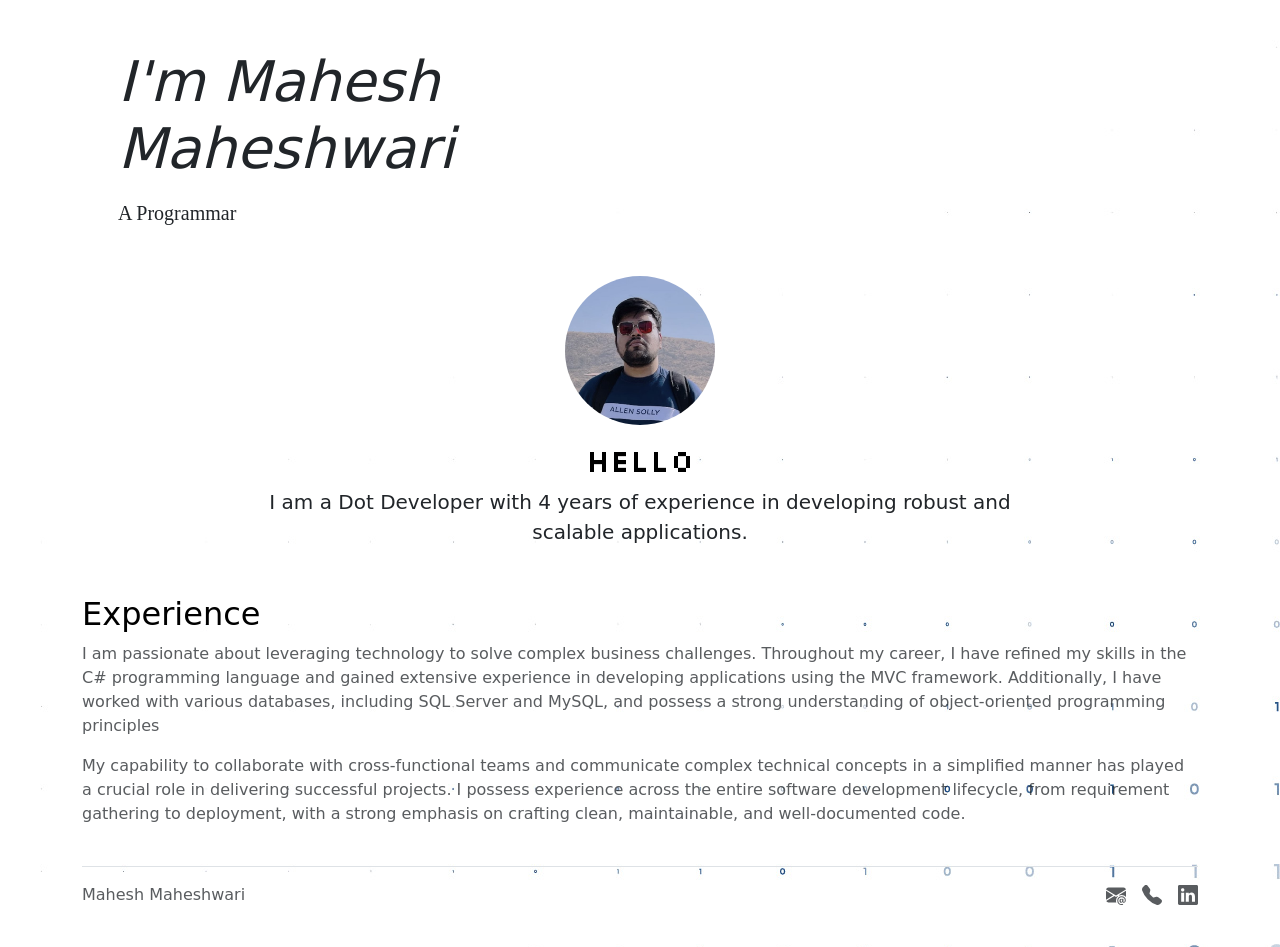
==== index.html @ 8e9161d8 "New" ====
<!DOCTYPE html>
<html lang="en">

<head>
    <meta charset="UTF-8">
    <meta name="viewport" content="width=device-width, initial-scale=1.0">
    <title>Mahesh Maheshwari</title>
    <link href="https://cdn.jsdelivr.net/npm/bootstrap@5.3.2/dist/css/bootstrap.min.css" rel="stylesheet"
        integrity="sha384-T3c6CoIi6uLrA9TneNEoa7RxnatzjcDSCmG1MXxSR1GAsXEV/Dwwykc2MPK8M2HN" crossorigin="anonymous">
    <link rel="stylesheet" href="./style.css">
    
</head>

<body>
    <div class="container">
        <div class=" row px-4 px-md-5 pt-4 pt-md-5">
            <div class="col-lg-6 px-0">
                <h1 class="display-4 fst-italic"> I'm Mahesh Maheshwari</h1>
                <p class="lead my-3 designationMontserrat">A Programmar</p>
            </div>
        </div>
    </div>

    <div class="p-3 text-center">
        <div class="container py-3">
            <img src="./images/Picture1.jpg" alt="Mahesh " class="MaheshModel">
            <h2 class="text-body-emphasis helloWorld mt-3">Hello</h2>
            <p class="col-lg-8 mx-auto lead">
                I am a Dot Developer with 4 years of experience in developing robust and scalable applications.
            </p>
        </div>
    </div>

    <div class="container">
        <div class="row ">
            <div class="col-12">
                <h2 class="text-body-emphasis">Experience</h2>
                <p class="text-body-secondary">I am passionate about leveraging technology to solve complex business
                    challenges. Throughout my career, I have refined my skills in the C# programming language and gained
                    extensive experience in developing applications using the MVC framework. Additionally, I have worked
                    with various databases, including SQL Server and MySQL, and possess a strong understanding of
                    object-oriented programming principles
                </p>
                <p class="text-body-secondary">My capability to collaborate with cross-functional teams and communicate
                    complex technical concepts in a simplified manner has played a crucial role in delivering successful
                    projects. I possess experience across the entire software development lifecycle, from requirement
                    gathering to deployment, with a strong emphasis on crafting clean, maintainable, and well-documented
                    code.</p>
            </div>
        </div>
    </div>

    <div class="container">
        <footer class="d-flex flex-wrap justify-content-between align-items-center py-3 my-4 border-top">
            <div class="col-md-4 d-flex align-items-center">
                <span class="mb-3 mb-md-0 text-body-secondary">Mahesh Maheshwari</span>
            </div>

            <ul class="nav col-md-4 justify-content-end list-unstyled d-flex">
                <li class="ms-3"><a class="text-body-secondary" href="mailto:maheshmaheshwari179.com"><svg
                            xmlns="http://www.w3.org/2000/svg" width="20" height="20" fill="currentColor"
                            class="bi bi-envelope-at-fill" viewBox="0 0 16 16">
                            <path
                                d="M2 2A2 2 0 0 0 .05 3.555L8 8.414l7.95-4.859A2 2 0 0 0 14 2zm-2 9.8V4.698l5.803 3.546L0 11.801Zm6.761-2.97-6.57 4.026A2 2 0 0 0 2 14h6.256A4.493 4.493 0 0 1 8 12.5a4.49 4.49 0 0 1 1.606-3.446l-.367-.225L8 9.586l-1.239-.757ZM16 9.671V4.697l-5.803 3.546.338.208A4.482 4.482 0 0 1 12.5 8c1.414 0 2.675.652 3.5 1.671" />
                            <path
                                d="M15.834 12.244c0 1.168-.577 2.025-1.587 2.025-.503 0-1.002-.228-1.12-.648h-.043c-.118.416-.543.643-1.015.643-.77 0-1.259-.542-1.259-1.434v-.529c0-.844.481-1.4 1.26-1.4.585 0 .87.333.953.63h.03v-.568h.905v2.19c0 .272.18.42.411.42.315 0 .639-.415.639-1.39v-.118c0-1.277-.95-2.326-2.484-2.326h-.04c-1.582 0-2.64 1.067-2.64 2.724v.157c0 1.867 1.237 2.654 2.57 2.654h.045c.507 0 .935-.07 1.18-.18v.731c-.219.1-.643.175-1.237.175h-.044C10.438 16 9 14.82 9 12.646v-.214C9 10.36 10.421 9 12.485 9h.035c2.12 0 3.314 1.43 3.314 3.034zm-4.04.21v.227c0 .586.227.8.581.8.31 0 .564-.17.564-.743v-.367c0-.516-.275-.708-.572-.708-.346 0-.573.245-.573.791Z" />
                        </svg></a></li>
                <li class="ms-3"><a class="text-body-secondary" href="tel:+918767544379"><svg
                            xmlns="http://www.w3.org/2000/svg" width="20" height="20" fill="currentColor"
                            class="bi bi-telephone-fill" viewBox="0 0 16 16">
                            <path fill-rule="evenodd"
                                d="M1.885.511a1.745 1.745 0 0 1 2.61.163L6.29 2.98c.329.423.445.974.315 1.494l-.547 2.19a.678.678 0 0 0 .178.643l2.457 2.457a.678.678 0 0 0 .644.178l2.189-.547a1.745 1.745 0 0 1 1.494.315l2.306 1.794c.829.645.905 1.87.163 2.611l-1.034 1.034c-.74.74-1.846 1.065-2.877.702a18.634 18.634 0 0 1-7.01-4.42 18.634 18.634 0 0 1-4.42-7.009c-.362-1.03-.037-2.137.703-2.877L1.885.511z" />
                        </svg></a></li>
                <li class="ms-3"><a class="text-body-secondary"
                        href="https://www.linkedin.com/in/mahesh-anil-maheshwari-78236a151/"><svg
                            xmlns="http://www.w3.org/2000/svg" width="20" height="20" fill="currentColor"
                            class="bi bi-linkedin" viewBox="0 0 16 16">
                            <path
                                d="M0 1.146C0 .513.526 0 1.175 0h13.65C15.474 0 16 .513 16 1.146v13.708c0 .633-.526 1.146-1.175 1.146H1.175C.526 16 0 15.487 0 14.854V1.146zm4.943 12.248V6.169H2.542v7.225h2.401m-1.2-8.212c.837 0 1.358-.554 1.358-1.248-.015-.709-.52-1.248-1.342-1.248-.822 0-1.359.54-1.359 1.248 0 .694.521 1.248 1.327 1.248h.016zm4.908 8.212V9.359c0-.216.016-.432.08-.586.173-.431.568-.878 1.232-.878.869 0 1.216.662 1.216 1.634v3.865h2.401V9.25c0-2.22-1.184-3.252-2.764-3.252-1.274 0-1.845.7-2.165 1.193v.025h-.016a5.54 5.54 0 0 1 .016-.025V6.169h-2.4c.03.678 0 7.225 0 7.225h2.4" />
                        </svg></a></li>
            </ul>
        </footer>
    </div>


</body>

</html>
---- style.css ----
@font-face {
    font-family: 'Montserrat Alternates';
    font-style: normal;
    font-weight: 400;
    src: local('Montserrat Alternates Regular'), local('Montserrat-Alternates'), url('./fonts/Montserrat_Alternates/MontserratAlternates-Regular.ttf') format('truetype');
}
@font-face {
    font-family: 'Pixelify Sans';
    font-style: normal;
    font-weight: 400;
    src: local('Pixelify Sans Regular'), local('Pixelify Sans'), url('./fonts/Pixelify_Sans/PixelifySans-VariableFont_wght.ttf') format('truetype');
}


@font-face {
    font-family: 'Silkscreen';
    font-style: normal;
    font-weight: 400;
    src: local('Silkscreen Regular'), local('Silkscreen'), url('./fonts/Silkscreen/Silkscreen-Regular.ttf') format('truetype');
}


.designationMontserrat {
    font-family: 'Montserrat Alternates';
}

body {
    background-image: url("./images/Background.jpg");
    z-index: -1;
    filter: alpha(opacity=90);
}

.helloWorld {
    font-family: 'Pixelify Sans', sans-serif;
    font-family: 'Silkscreen', sans-serif;
}

.MaheshModel {
    width: 150px;
    border-radius: 50%;
}

.feature-icon {
    width: 4rem;
    height: 4rem;
    border-radius: .75rem;
}

.icon-square {
    width: 3rem;
    height: 3rem;
    border-radius: .75rem;
}

.text-shadow-1 {
    text-shadow: 0 .125rem .25rem rgba(0, 0, 0, .25);
}

.text-shadow-2 {
    text-shadow: 0 .25rem .5rem rgba(0, 0, 0, .25);
}

.text-shadow-3 {
    text-shadow: 0 .5rem 1.5rem rgba(0, 0, 0, .25);
}

.card-cover {
    background-repeat: no-repeat;
    background-position: center center;
    background-size: cover;
}

.feature-icon-small {
    width: 3rem;
    height: 3rem;
}
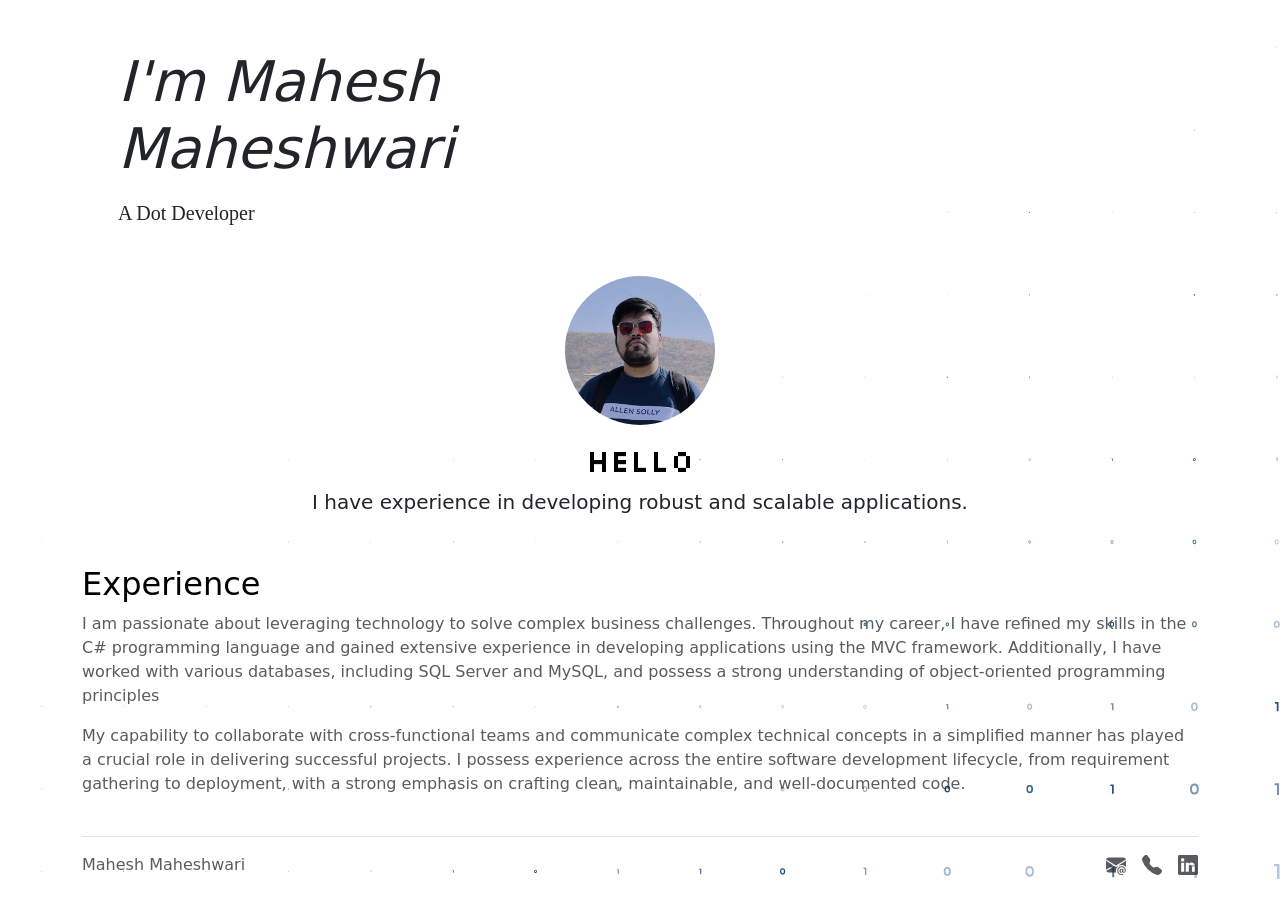
==== commit ade3e71d: "change" ====
--- a/index.html
+++ b/index.html
@@ -16,7 +16,7 @@
         <div class=" row px-4 px-md-5 pt-4 pt-md-5">
             <div class="col-lg-6 px-0">
                 <h1 class="display-4 fst-italic"> I'm Mahesh Maheshwari</h1>
-                <p class="lead my-3 designationMontserrat">A Programmar</p>
+                <p class="lead my-3 designationMontserrat">A Dot Developer</p>
             </div>
         </div>
     </div>
@@ -26,7 +26,8 @@
             <img src="./images/Picture1.jpg" alt="Mahesh " class="MaheshModel">
             <h2 class="text-body-emphasis helloWorld mt-3">Hello</h2>
             <p class="col-lg-8 mx-auto lead">
-                I am a Dot Developer with 4 years of experience in developing robust and scalable applications.
+                I have experience in developing robust and scalable applications.
+                
             </p>
         </div>
     </div>
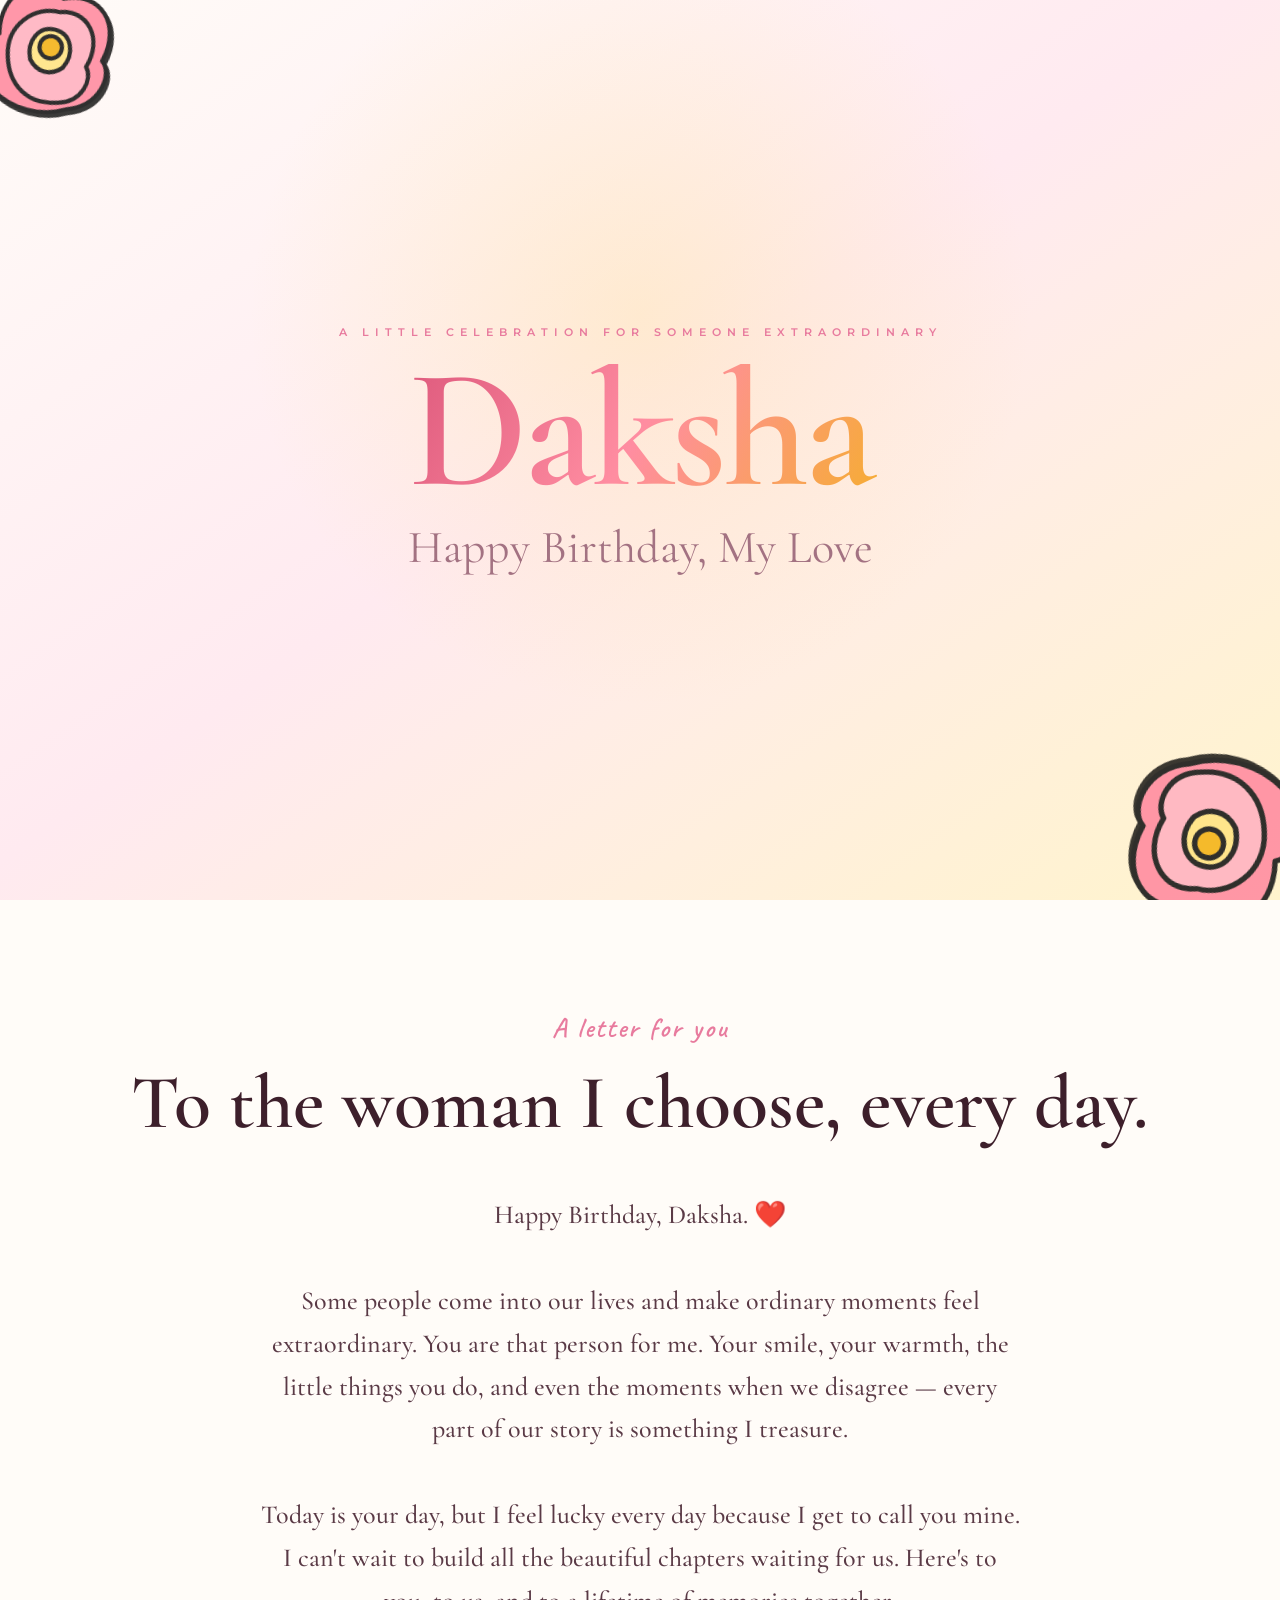
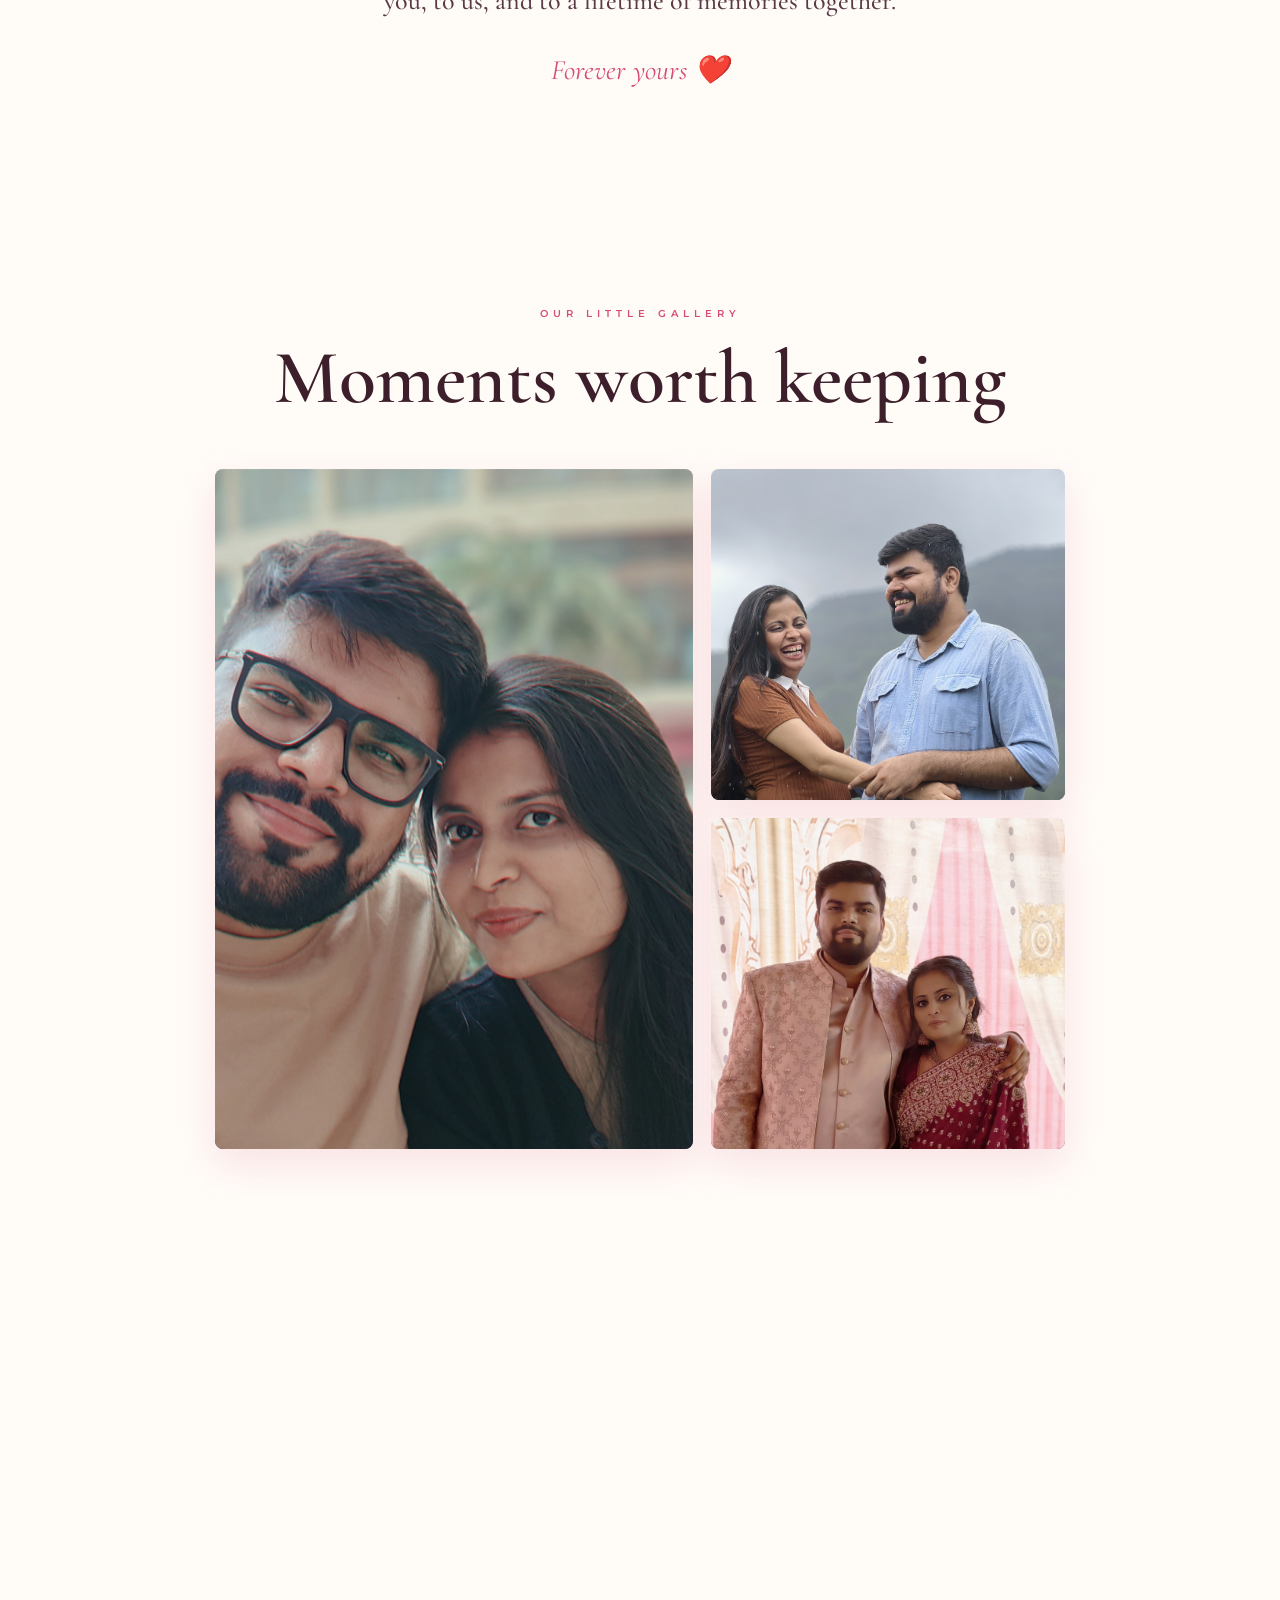
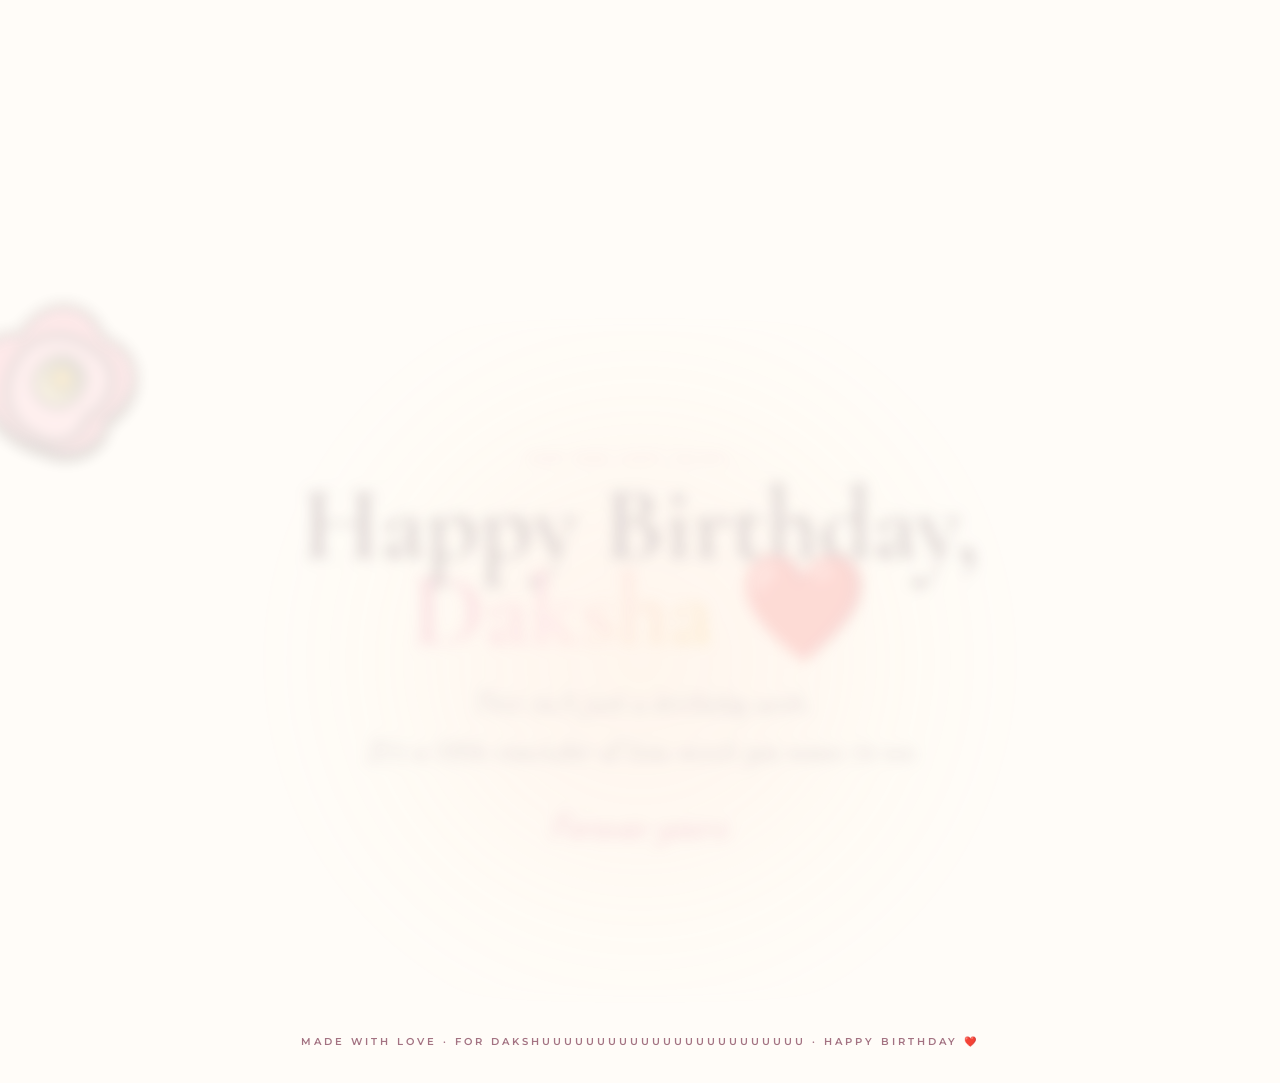
==== commit c5cebcbe: "Go" ====
--- a/index.html
+++ b/index.html
@@ -1,89 +1,642 @@
 <!DOCTYPE html>
 <html lang="en">
-
 <head>
-    <meta charset="UTF-8">
-    <meta name="viewport" content="width=device-width, initial-scale=1.0">
-    <title>Mahesh Maheshwari</title>
-    <link href="https://cdn.jsdelivr.net/npm/bootstrap@5.3.2/dist/css/bootstrap.min.css" rel="stylesheet"
-        integrity="sha384-T3c6CoIi6uLrA9TneNEoa7RxnatzjcDSCmG1MXxSR1GAsXEV/Dwwykc2MPK8M2HN" crossorigin="anonymous">
-    <link rel="stylesheet" href="./style.css">
-    
+<meta charset="UTF-8">
+<meta name="viewport" content="width=device-width, initial-scale=1.0">
+<title>Happy Birthday, Daksha ❤️</title>
+<style>
+@import url('https://fonts.googleapis.com/css2?family=Caveat:wght@400;500;600;700&family=Cormorant+Garamond:wght@400;500;600;700&family=Montserrat:wght@300;400;500;600&display=swap');
+
+*{box-sizing:border-box;margin:0;padding:0}
+html{scroll-behavior:smooth}
+body{background:#fffcf8;color:#4a2c3a;font-family:Montserrat,sans-serif;overflow-x:hidden}
+canvas{position:fixed;inset:0;pointer-events:none;z-index:999}
+.fade-up{opacity:0;transform:translateY(35px);transition:opacity 1s ease,transform 1s ease}
+.fade-up.visible{opacity:1;transform:none}
+
+.opening-screen{
+ position:fixed;inset:0;background:#fffcf8;z-index:9998;display:flex;align-items:center;
+ justify-content:center;text-align:center;transition:opacity .7s ease,visibility .7s ease
+}
+.opening-screen.hidden{opacity:0;visibility:hidden;pointer-events:none}
+.opening-content{padding:30px}
+.opening-kicker{font-size:11px;letter-spacing:6px;text-transform:uppercase;color:#d989a2;margin-bottom:25px}
+.opening-line{font:400 24px/1.65 "Cormorant Garamond",serif;color:#a37282}
+.opening-name{font:500 clamp(50px,10vw,100px) "Cormorant Garamond",serif;color:#d64d74;margin:10px 0}
+.opening-sub{font-size:13px;color:#825c6a}
+.opening-content button,button{
+ border:2px solid #d989a2;background:#fffcf8;color:#d64d74;padding:15px 30px;border-radius:40px;
+ letter-spacing:3px;font-size:11px;text-transform:uppercase;font-weight:600;cursor:pointer;transition:.35s
+}
+.opening-content button{margin-top:40px}
+button:hover{background:#d64d74;color:#fff;border-color:#d64d74;transform:translateY(-2px);box-shadow:0 10px 20px rgba(214,77,116,.2)}
+
+.hero{
+ min-height:100svh;position:relative;display:flex;align-items:center;justify-content:center;
+ overflow:hidden;text-align:center;
+ background:radial-gradient(circle at 50% 35%,rgba(255,228,132,.3),transparent 45%),
+ linear-gradient(145deg,#fffcf8,#ffeaf0 48%,#fff4cc)
+}
+.hero-content{position:relative;z-index:2;padding:30px;animation:rise 1.5s ease both}
+.kicker{font-size:11px;letter-spacing:6px;text-transform:uppercase;color:#e87b9e;margin-bottom:25px;font-weight:600}
+h1{font-family:"Cormorant Garamond",serif;font-size:clamp(70px,16vw,170px);line-height:.78;font-weight:600;letter-spacing:-4px;background:linear-gradient(120deg,#d64d74,#ff8da1 50%,#f4b41a);-webkit-background-clip:text;color:transparent}
+.subtitle{font-family:"Cormorant Garamond",serif;font-size:clamp(25px,5vw,46px);margin-top:22px;color:#a37282}
+.scroll{margin-top:70px;font-size:9px;letter-spacing:4px;color:#c499a8;text-transform:uppercase;font-weight:600}
+.scroll span{display:block;width:2px;height:45px;background:#e87b9e;margin:12px auto 0;animation:pulse 2s infinite}
+
+section{position:relative;padding:110px 22px;max-width:1100px;margin:auto}
+.eyebrow{font-size:10px;letter-spacing:5px;color:#d64d74;text-transform:uppercase;text-align:center;font-weight:600}
+.handwritten-eyebrow{font-family:Caveat,cursive;font-size:28px;letter-spacing:2px;text-transform:none;color:#e87b9e}
+.section-title{font:600 clamp(44px,8vw,76px) "Cormorant Garamond",serif;text-align:center;margin:12px 0 45px;color:#3d1f2b}
+.message{max-width:760px;margin:auto;text-align:center;font:500 26px/1.65 "Cormorant Garamond",serif;color:#5a3a46}
+.signature{margin-top:30px;text-align:center;color:#d64d74;font:italic 28px "Cormorant Garamond",serif}
+
+.gallery{display:grid;grid-template-columns:1.15fr .85fr;gap:18px;max-width:850px;margin:auto}
+.photo{position:relative;overflow:hidden;border-radius:8px;background:#ffeaf0;min-height:330px;box-shadow:0 15px 40px rgba(214,77,116,.15);transition:transform .4s}
+.photo:hover{transform:translateY(-5px)}
+.photo.large{grid-row:span 2;min-height:680px}
+.photo svg{width:100%;height:100%;display:block;position:absolute;inset:0}
+.photo:after{content:"";position:absolute;inset:0;background:linear-gradient(transparent 45%,rgba(61,31,43,.7))}
+.photo-label{position:absolute;z-index:2;bottom:18px;left:20px;font-size:10px;font-weight:600;letter-spacing:3px;text-transform:uppercase;color:#fffcf8}
+.memory-caption{position:absolute;z-index:3;bottom:46px;left:20px;right:20px;color:#ffe4cc;font:italic 22px "Cormorant Garamond",serif;opacity:0;transform:translateY(10px);transition:.5s}
+.photo:hover .memory-caption{opacity:1;transform:none}
+
+.timeline{max-width:720px;margin:auto;border-left:2px solid #ffccb3;padding-left:30px}
+.moment{margin:0 0 45px;position:relative}
+.moment:before{content:"";position:absolute;width:12px;height:12px;border-radius:50%;background:#ffca70;left:-37px;top:7px;border:2px solid #fffcf8;box-shadow:0 0 10px rgba(255,202,112,.6)}
+.moment h3{font:600 32px "Cormorant Garamond",serif;color:#d64d74}
+.moment p{font-size:15px;line-height:1.8;color:#7a5c68;margin-top:7px;font-weight:500}
+
+.game-section{max-width:820px!important;text-align:center}
+.game-intro{max-width:620px;margin:-20px auto 35px;color:#7a5c68;font-size:15px;line-height:1.7;font-weight:500}
+.game-card{max-width:680px;margin:auto;border:2px solid #ffe4cc;background:#fff;padding:25px;border-radius:12px;box-shadow:0 15px 40px rgba(255,204,179,.3)}
+.game-top{display:flex;justify-content:space-between;padding:3px 5px 14px;color:#a37282;font-size:13px;font-weight:600;letter-spacing:1px}
+.game-top strong{color:#d64d74;font-size:17px}
+.heart-arena{height:300px;position:relative;overflow:hidden;border:1px solid #ffd1dc;border-radius:8px;background:radial-gradient(circle at 50% 40%,rgba(255,228,132,.2),transparent 60%),#fffcf8}
+.game-message{
+ position:absolute;inset:0;display:grid;place-items:center;color:#d64d74;
+ font:600 24px "Cormorant Garamond",serif;padding:20px;
+ background:rgba(255,252,248,.85);z-index:2;pointer-events:none;
+ transition:opacity .3s ease;text-align:center
+}
+.game-message.playing{opacity:0}
+.heart{
+ position:absolute!important;z-index:10!important;visibility:hidden!important;opacity:0;
+ width:58px!important;height:58px!important;min-width:58px!important;
+ border:0!important;background:transparent!important;
+ padding:0!important;margin:0!important;font-size:45px!important;
+ line-height:58px!important;text-align:center;cursor:pointer!important;
+ pointer-events:auto!important;touch-action:manipulation!important;
+ -webkit-tap-highlight-color:transparent;
+ filter:drop-shadow(0 4px 8px rgba(214,77,116,.3));
+ animation:heartFloat 1.5s ease-in-out infinite
+}
+.heart:hover{transform:scale(1.15)}
+.heart.heart-visible{visibility:visible!important;opacity:1}
+.game-result{min-height:28px;margin-top:14px;color:#d64d74;font:600 23px "Cormorant Garamond",serif}
+.heart-message{
+  min-height:36px;
+  margin:14px auto 0;
+  width:min(90%,620px);
+  text-align:center;
+  pointer-events:none;
+  font:600 28px/1.25 "Cormorant Garamond",serif;
+  color:#d64d74;
+  text-shadow:0 2px 10px #fff;
+  opacity:0;
+  transition:opacity .6s
+}
+.heart-message.show{opacity:1}
+.heart-message.show{opacity:1}
+
+.secret-section{text-align:center}
+.envelope-wrap{display:flex;justify-content:center;margin:30px 0 10px}
+.envelope{width:230px;height:145px;position:relative;background:linear-gradient(145deg,#ff8da1,#d64d74);border:none;border-radius:6px;cursor:pointer;box-shadow:0 20px 40px rgba(214,77,116,.3);transition:.5s;overflow:hidden;padding:0}
+.envelope:hover{transform:translateY(-8px) rotate(-2deg)}
+.envelope:before,.envelope:after{content:"";position:absolute;bottom:0;width:0;height:0;z-index:1}
+/* .envelope:before{left:0;border-width:0 115px 82px 0;border-color:transparent #ff9eb5 transparent transparent} */
+/* .envelope:after{right:0;border-width:82px 115px 0 0;border-color:#f27999 transparent transparent transparent} */
+.envelope-flap{position:absolute;left:0;top:0;width:0;height:0;border-left:115px solid transparent;border-right:115px solid transparent;border-top:78px solid #c93d62;z-index:3;transform-origin:top;transition:.8s}
+.envelope-heart{position:absolute;z-index:5;left:50%;top:55%;transform:translate(-50%,-50%);color:#fffcf8;font-size:32px}
+.envelope-label{position:absolute;z-index:5;left:50%;bottom:17px;transform:translateX(-50%);font:600 24px Caveat,cursive;color:#fffcf8;white-space:nowrap}
+.envelope.opened .envelope-flap{transform:rotateX(180deg)}
+.secret-letter{max-height:0;overflow:hidden;transition:max-height 1.2s ease;margin:auto;max-width:580px}
+.secret-letter.open{max-height:650px}
+.secret-paper{margin:20px auto 0;padding:45px 35px;background:#fff;color:#4a2c3a;text-align:left;box-shadow:0 15px 40px rgba(214,77,116,.15);transform:translateY(15px);opacity:0;transition:1s;font:500 28px/1.5 Caveat,cursive;border-radius:4px;border:1px solid #ffeaf0}
+.secret-letter.open .secret-paper{transform:none;opacity:1}
+.secret-small{font-size:34px;margin-bottom:15px;color:#d64d74}
+.secret-paper p{margin:0 0 18px}
+.secret-sign{text-align:right;font-size:34px;color:#d64d74}
+
+.final-reveal{position:relative;text-align:center;padding:130px 25px 150px;background:radial-gradient(circle at 50% 50%,rgba(255,228,132,.4),transparent 55%);transition:opacity 1s,filter 1s}
+.final-reveal.locked{opacity:.18;filter:blur(7px);pointer-events:none}
+.final-glow{position:absolute;width:400px;height:400px;border-radius:50%;left:50%;top:50%;transform:translate(-50%,-50%);background:rgba(255,141,161,.2);filter:blur(60px)}
+.final-title{position:relative;margin:18px 0 25px;font:600 clamp(55px,11vw,105px)/.82 "Cormorant Garamond",serif;color:#3d1f2b}
+.final-title span{background:linear-gradient(120deg,#d64d74,#ff8da1,#f4b41a);-webkit-background-clip:text;color:transparent}
+.final-reveal p{position:relative;font:500 32px/1.5 Caveat,cursive;color:#7a5c68}
+.final-signature{position:relative;margin-top:28px;font:600 38px Caveat,cursive;color:#d64d74}
+
+.story-progress{position:fixed;right:22px;top:50%;transform:translateY(-50%);z-index:30;display:flex;flex-direction:column;gap:8px;align-items:center}
+.story-progress span.line{width:3px;height:22px;border-radius:4px;background:#ffeaf0}
+.story-progress .progress-dot{width:8px;height:8px;border-radius:50%;background:#ffd1dc;transition:.4s}
+.story-progress .active{background:#d64d74;transform:scale(1.4);box-shadow:0 0 10px rgba(214,77,116,.4)}
+
+.peony-dec{position:absolute;z-index:0;filter:drop-shadow(3px 3px 0 rgba(0,0,0,.85));width:140px;height:140px;opacity:.9}
+.p-top-left{top:-20px;left:-20px;transform:rotate(15deg)}
+.p-bot-right{bottom:-30px;right:-20px;transform:rotate(-165deg);width:180px;height:180px}
+.p-mid-left{top:40%;left:-40px;transform:rotate(70deg);width:120px;height:120px}
+footer{text-align:center;padding:35px;color:#a37282;font-size:10px;font-weight:600;letter-spacing:3px;text-transform:uppercase;background:#fffcf8}
+.photo.large {
+    position: relative;
+    width: 100%;
+    aspect-ratio: 7 / 9;
+    overflow: hidden;
+}
+
+.photo.large > svg {
+    width: 100%;
+    height: 100%;
+    display: block;
+}
+
+.photo-label {
+    position: absolute;
+    inset: 0;
+    width: 100%;
+    height: 100%;
+    overflow: hidden;
+}
+
+.photo-label img {
+    width: 100%;
+    height: 100%;
+    object-fit: cover;
+    object-position: center;
+    display: block;
+}
+@keyframes rise{from{opacity:0;transform:translateY(25px)}to{opacity:1;transform:none}}
+@keyframes pulse{50%{opacity:.4;transform:scaleY(1.2)}}
+@keyframes heartFloat{50%{transform:translateY(-10px) rotate(8deg)}}
+
+@media(max-width:700px){
+ .gallery{grid-template-columns:1fr}.photo.large{grid-row:auto;min-height:470px}.photo{min-height:300px}
+ section{padding:80px 18px}.story-progress{right:10px}.secret-paper{padding:35px 25px}
+ .peony-dec{width:90px;height:90px}.p-bot-right{width:120px;height:120px}
+ .message{font-size:23px}.final-reveal p{font-size:27px}
+}
+#startGameBtn{padding:14px 38px;margin-top:14px;min-width:150px}
+</style>
 </head>
-
 <body>
-    <div class="container">
-        <div class=" row px-4 px-md-5 pt-4 pt-md-5">
-            <div class="col-lg-6 px-0">
-                <h1 class="display-4 fst-italic"> I'm Mahesh Maheshwari</h1>
-                <p class="lead my-3 designationMontserrat">A Dot Developer</p>
-            </div>
-        </div>
+
+<svg style="display:none" xmlns="http://www.w3.org/2000/svg">
+<symbol id="comic-peony" viewBox="0 0 100 100">
+<g stroke="#1a1a1a" stroke-width="3" stroke-linejoin="round">
+<path d="M50,12 C75,0 95,20 88,48 C98,55 95,80 72,88 C55,98 35,98 18,88 C-2,80 -2,55 12,48 C5,20 25,0 50,12 Z" fill="#ff8da1"/>
+<path d="M50,22 C68,15 85,32 78,55 C85,62 82,80 65,85 C45,92 28,82 22,62 C15,40 32,22 50,22 Z" fill="#ffb3c1"/>
+<path d="M50,35 C62,35 68,48 62,60 C55,68 45,68 38,60 C32,48 38,35 50,35 Z" fill="#ffe484"/>
+<circle cx="50" cy="48" r="8" fill="#f4b41a"/>
+</g>
+</symbol>
+</svg>
+
+<canvas id="confetti"></canvas>
+
+<!-- Opening screen is intentionally non-blocking: the story is already visible underneath. -->
+<div id="openingScreen" class="opening-screen">
+<div class="opening-content">
+<div class="opening-kicker">A little something for you</div>
+<div class="opening-line">For the woman who makes my world bright...</div>
+<div class="opening-name">Daksha</div>
+<div class="opening-sub">A birthday story, made with love.</div>
+<button type="button" id="enterStory">Open your birthday story ❤️</button>
+</div>
+</div>
+
+<header class="hero section-track" id="sec-hero">
+<svg class="peony-dec p-top-left"><use href="#comic-peony"/></svg>
+<svg class="peony-dec p-bot-right"><use href="#comic-peony"/></svg>
+<div class="hero-content">
+<div class="kicker">A little celebration for someone extraordinary</div>
+<h1>Daksha</h1>
+<div class="subtitle">Happy Birthday, My Love</div>
+
+</div>
+</header>
+
+<section class="section-track fade-up" id="sec-letter">
+<div class="eyebrow handwritten-eyebrow">A letter for you</div>
+<h2 class="section-title">To the woman I choose, every day.</h2>
+<p class="message">
+Happy Birthday, Daksha. ❤️<br><br>
+Some people come into our lives and make ordinary moments feel extraordinary.
+You are that person for me. Your smile, your warmth, the little things you do,
+and even the moments when we disagree — every part of our story is something I treasure.<br><br>
+Today is your day, but I feel lucky every day because I get to call you mine.
+I can't wait to build all the beautiful chapters waiting for us.
+Here's to you, to us, and to a lifetime of memories together.
+</p>
+<div class="signature">Forever yours ❤️</div>
+</section>
+
+<section class="section-track fade-up" id="sec-gallery">
+<div class="eyebrow">Our little gallery</div>
+<h2 class="section-title">Moments worth keeping</h2>
+<div class="gallery"><div class="photo large">
+    <svg viewBox="0 0 700 900" preserveAspectRatio="xMidYMid slice">
+        <rect width="700" height="900" fill="#ffccd5"/>
+        <circle cx="350" cy="340" r="150" fill="#ffb3c1" opacity=".6"/>
+        <text x="350" y="450" text-anchor="middle"
+              fill="#d64d74"
+              font-family="serif"
+              font-size="34">
+            Your Favourite Memory
+        </text>
+    </svg>
+
+    <div class="photo-label">
+        <img src="./resources/Img_1.jpg" alt="Favourite memory">
     </div>
 
-    <div class="p-3 text-center">
-        <div class="container py-3">
-            <img src="./images/Picture1.jpg" alt="Mahesh " class="MaheshModel">
-            <h2 class="text-body-emphasis helloWorld mt-3">Hello</h2>
-            <p class="col-lg-8 mx-auto lead">
-                I have experience in developing robust and scalable applications.
-                
-            </p>
-        </div>
+    <div class="memory-caption">
+        “One picture, a thousand feelings.”
     </div>
-
-    <div class="container">
-        <div class="row ">
-            <div class="col-12">
-                <h2 class="text-body-emphasis">Experience</h2>
-                <p class="text-body-secondary">I am passionate about leveraging technology to solve complex business
-                    challenges. Throughout my career, I have refined my skills in the C# programming language and gained
-                    extensive experience in developing applications using the MVC framework. Additionally, I have worked
-                    with various databases, including SQL Server and MySQL, and possess a strong understanding of
-                    object-oriented programming principles
-                </p>
-                <p class="text-body-secondary">My capability to collaborate with cross-functional teams and communicate
-                    complex technical concepts in a simplified manner has played a crucial role in delivering successful
-                    projects. I possess experience across the entire software development lifecycle, from requirement
-                    gathering to deployment, with a strong emphasis on crafting clean, maintainable, and well-documented
-                    code.</p>
-            </div>
-        </div>
-    </div>
-
-    <div class="container">
-        <footer class="d-flex flex-wrap justify-content-between align-items-center py-3 my-4 border-top">
-            <div class="col-md-4 d-flex align-items-center">
-                <span class="mb-3 mb-md-0 text-body-secondary">Mahesh Maheshwari</span>
-            </div>
-
-            <ul class="nav col-md-4 justify-content-end list-unstyled d-flex">
-                <li class="ms-3"><a class="text-body-secondary" href="mailto:maheshmaheshwari179.com"><svg
-                            xmlns="http://www.w3.org/2000/svg" width="20" height="20" fill="currentColor"
-                            class="bi bi-envelope-at-fill" viewBox="0 0 16 16">
-                            <path
-                                d="M2 2A2 2 0 0 0 .05 3.555L8 8.414l7.95-4.859A2 2 0 0 0 14 2zm-2 9.8V4.698l5.803 3.546L0 11.801Zm6.761-2.97-6.57 4.026A2 2 0 0 0 2 14h6.256A4.493 4.493 0 0 1 8 12.5a4.49 4.49 0 0 1 1.606-3.446l-.367-.225L8 9.586l-1.239-.757ZM16 9.671V4.697l-5.803 3.546.338.208A4.482 4.482 0 0 1 12.5 8c1.414 0 2.675.652 3.5 1.671" />
-                            <path
-                                d="M15.834 12.244c0 1.168-.577 2.025-1.587 2.025-.503 0-1.002-.228-1.12-.648h-.043c-.118.416-.543.643-1.015.643-.77 0-1.259-.542-1.259-1.434v-.529c0-.844.481-1.4 1.26-1.4.585 0 .87.333.953.63h.03v-.568h.905v2.19c0 .272.18.42.411.42.315 0 .639-.415.639-1.39v-.118c0-1.277-.95-2.326-2.484-2.326h-.04c-1.582 0-2.64 1.067-2.64 2.724v.157c0 1.867 1.237 2.654 2.57 2.654h.045c.507 0 .935-.07 1.18-.18v.731c-.219.1-.643.175-1.237.175h-.044C10.438 16 9 14.82 9 12.646v-.214C9 10.36 10.421 9 12.485 9h.035c2.12 0 3.314 1.43 3.314 3.034zm-4.04.21v.227c0 .586.227.8.581.8.31 0 .564-.17.564-.743v-.367c0-.516-.275-.708-.572-.708-.346 0-.573.245-.573.791Z" />
-                        </svg></a></li>
-                <li class="ms-3"><a class="text-body-secondary" href="tel:+918767544379"><svg
-                            xmlns="http://www.w3.org/2000/svg" width="20" height="20" fill="currentColor"
-                            class="bi bi-telephone-fill" viewBox="0 0 16 16">
-                            <path fill-rule="evenodd"
-                                d="M1.885.511a1.745 1.745 0 0 1 2.61.163L6.29 2.98c.329.423.445.974.315 1.494l-.547 2.19a.678.678 0 0 0 .178.643l2.457 2.457a.678.678 0 0 0 .644.178l2.189-.547a1.745 1.745 0 0 1 1.494.315l2.306 1.794c.829.645.905 1.87.163 2.611l-1.034 1.034c-.74.74-1.846 1.065-2.877.702a18.634 18.634 0 0 1-7.01-4.42 18.634 18.634 0 0 1-4.42-7.009c-.362-1.03-.037-2.137.703-2.877L1.885.511z" />
-                        </svg></a></li>
-                <li class="ms-3"><a class="text-body-secondary"
-                        href="https://www.linkedin.com/in/mahesh-anil-maheshwari-78236a151/"><svg
-                            xmlns="http://www.w3.org/2000/svg" width="20" height="20" fill="currentColor"
-                            class="bi bi-linkedin" viewBox="0 0 16 16">
-                            <path
-                                d="M0 1.146C0 .513.526 0 1.175 0h13.65C15.474 0 16 .513 16 1.146v13.708c0 .633-.526 1.146-1.175 1.146H1.175C.526 16 0 15.487 0 14.854V1.146zm4.943 12.248V6.169H2.542v7.225h2.401m-1.2-8.212c.837 0 1.358-.554 1.358-1.248-.015-.709-.52-1.248-1.342-1.248-.822 0-1.359.54-1.359 1.248 0 .694.521 1.248 1.327 1.248h.016zm4.908 8.212V9.359c0-.216.016-.432.08-.586.173-.431.568-.878 1.232-.878.869 0 1.216.662 1.216 1.634v3.865h2.401V9.25c0-2.22-1.184-3.252-2.764-3.252-1.274 0-1.845.7-2.165 1.193v.025h-.016a5.54 5.54 0 0 1 .016-.025V6.169h-2.4c.03.678 0 7.225 0 7.225h2.4" />
-                        </svg></a></li>
-            </ul>
-        </footer>
-    </div>
-
-
+</div>
+<div class="photo">
+<svg viewBox="0 0 700 500"><rect width="700" height="500" fill="#ffe484" opacity=".5"/><text x="350" y="260" text-anchor="middle" fill="#d64d74" font-family="serif" font-size="28">Our Moment</text></svg>
+<div class="photo-label"><img src="./resources/Img_2.jpg"></div><div class="memory-caption">“Some moments deserve to stay forever.”</div>
+</div>
+<div class="photo">
+<svg viewBox="0 0 700 500"><rect width="700" height="500" fill="#ffeaf0"/><text x="350" y="260" text-anchor="middle" fill="#d64d74" font-family="serif" font-size="28">Forever Us</text></svg>
+<div class="photo-label"><img src="./resources/Img_3.jpg"></div><div class="memory-caption">“Us — exactly where I want to be.”</div>
+</div>
+</div>
+</section>
+
+<section class="section-track fade-up" id="sec-timeline">
+<svg class="peony-dec p-mid-left"><use href="#comic-peony"/></svg>
+<div class="eyebrow">Our story</div>
+<h2 class="section-title">And this is only the beginning.</h2>
+<div class="timeline">
+<div class="moment"><h3>The day we met</h3><p>The beginning of a story neither of us knew would become so important.</p></div>
+<div class="moment"><h3>Every little moment</h3><p>Laughs, conversations, silly arguments, late-night talks and countless memories.</p></div>
+<div class="moment"><h3>Forever starts here</h3><p>Now we're building a life together — one beautiful chapter at a time.</p></div>
+</div>
+</section>
+
+<section class="game-section section-track fade-up" id="sec-game">
+<div class="eyebrow">A tiny birthday game</div>
+<h2 class="section-title">Find My Love ❤️</h2>
+<p class="game-intro">There are 10 little pieces of my heart waiting for you. Find them all and discover what each one means to me. 💕</p>
+<div class="game-card">
+<div class="game-top"><span>Score: <strong id="heartScore">0</strong>/10</span><span>Time: <strong id="heartTime">60</strong>s</span></div>
+<div id="heartArena" class="heart-arena" aria-label="Birthday heart catching game">
+<div class="game-message" id="gameMessage">Ready for your little challenge? 💕</div>
+</div>
+<div class="heart-message" id="heartMessage" aria-live="polite"></div>
+<button type="button" id="startGameBtn">Start Game</button>
+<div id="gameResult" class="game-result" aria-live="polite"></div>
+</div>
+</section>
+
+<section class="secret-section section-track fade-up" id="sec-secret">
+<div class="eyebrow">Unlocked with love</div>
+<h2 class="section-title">A secret message for you</h2>
+<div class="envelope-wrap">
+<button type="button" class="envelope" id="envelopeButton" aria-label="Open secret letter">
+<span class="envelope-flap"></span><span class="envelope-heart">♥</span><span class="envelope-label">For Daksha</span>
+</button>
+</div>
+<div class="secret-letter" id="secretLetter">
+<div class="secret-paper">
+<div class="secret-small">My love,</div>
+<p>There are a million things I could wish for you today, but the one thing I wish most is that you always know how deeply you are loved.</p>
+<p>Thank you for being part of my life, my present, and the future I dream about.</p>
+<div class="secret-sign">Always yours,<br>❤️</div>
+</div>
+</div>
+</section>
+
+<div id="finalReveal" class="final-reveal locked section-track">
+<svg class="peony-dec p-top-left" style="transform:rotate(45deg);width:160px;height:160px"><use href="#comic-peony"/></svg>
+<div class="final-glow"></div>
+<div class="eyebrow">And one last thing...</div>
+<div class="final-title">Happy Birthday,<br><span>Daksha</span> ❤️</div>
+<p>This isn't just a birthday wish.<br>It's a little reminder of how much you mean to me.</p>
+<div class="final-signature">Forever yours.</div>
+</div>
+
+<footer>Made with love · For Dakshuuuuuuuuuuuuuuuuuuuuuuuu · Happy Birthday ❤️</footer>
+<!-- 
+<div class="story-progress" id="storyProgress" aria-hidden="true">
+<span class="progress-dot active" data-target="sec-hero"></span><span class="line"></span>
+<span class="progress-dot" data-target="sec-letter"></span><span class="line"></span>
+<span class="progress-dot" data-target="sec-gallery"></span><span class="line"></span>
+<span class="progress-dot" data-target="sec-timeline"></span><span class="line"></span>
+<span class="progress-dot" data-target="sec-game"></span><span class="line"></span>
+<span class="progress-dot" data-target="sec-secret"></span><span class="line"></span>
+<span class="progress-dot" data-target="finalReveal"></span>
+</div> -->
+
+<script>
+(function(){
+"use strict";
+
+/* Opening screen: works reliably, but also auto-opens after a short moment.
+   This means the website can never remain blocked if the button/click is unavailable. */
+const openingScreen = document.getElementById("openingScreen");
+const enterStory = document.getElementById("enterStory");
+
+function closeOpening(){
+  if(!openingScreen || openingScreen.classList.contains("hidden")) return;
+  openingScreen.classList.add("hidden");
+  document.body.style.overflow = "";
+}
+if(enterStory) enterStory.addEventListener("click", closeOpening);
+setTimeout(closeOpening, 1800);
+
+/* Fade-in sections */
+const fadeItems = document.querySelectorAll(".fade-up");
+const observer = new IntersectionObserver(entries=>{
+ entries.forEach(entry=>{
+   if(entry.isIntersecting) entry.target.classList.add("visible");
+ });
+},{threshold:.12});
+fadeItems.forEach(el=>observer.observe(el));
+
+/* Story progress */
+const dots = [...document.querySelectorAll(".progress-dot")];
+const tracked = dots.map(d=>document.getElementById(d.dataset.target)).filter(Boolean);
+function updateProgress(){
+ let current = 0;
+ tracked.forEach((el,i)=>{
+   const r=el.getBoundingClientRect();
+   if(r.top <= window.innerHeight*.45) current=i;
+ });
+ dots.forEach((d,i)=>d.classList.toggle("active",i===current));
+}
+window.addEventListener("scroll",updateProgress,{passive:true});
+updateProgress();
+
+/* Hearts game */
+const arena = document.getElementById("heartArena");
+const scoreEl = document.getElementById("heartScore");
+const timeEl = document.getElementById("heartTime");
+const gameMessage = document.getElementById("gameMessage");
+const gameResult = document.getElementById("gameResult");
+const heartMessage = document.getElementById("heartMessage");
+const startButton = document.getElementById("startGameBtn");
+
+let score = 0;
+let timeLeft = 60;
+let timer = null;
+let playing = false;
+let moveTimer = null;
+
+function removeHeart(){
+  if(moveTimer){
+    clearTimeout(moveTimer);
+    moveTimer = null;
+  }
+  const oldHeart = arena.querySelector(".heart");
+  if(oldHeart) oldHeart.remove();
+}
+
+function spawnHeart(){
+  if(!playing) return;
+
+  removeHeart();
+
+  const heart = document.createElement("button");
+  heart.type = "button";
+  heart.className = "heart";
+  heart.textContent = "❤️";
+  heart.setAttribute("aria-label","Catch heart");
+
+  const size = 58;
+  const maxX = Math.max(5, arena.clientWidth - size - 5);
+  const maxY = Math.max(5, arena.clientHeight - size - 5);
+
+  heart.style.left = Math.round(5 + Math.random() * maxX) + "px";
+  heart.style.top = Math.round(5 + Math.random() * maxY) + "px";
+
+  let caught = false;
+
+  function catchIt(e){
+    if(e){
+      e.preventDefault();
+      e.stopPropagation();
+    }
+    if(!playing || caught) return;
+    caught = true;
+
+    if(moveTimer){
+      clearTimeout(moveTimer);
+      moveTimer = null;
+    }
+
+    score++;
+    scoreEl.textContent = score;
+
+    showHeartMessage(score);
+
+    if(score >= 10){
+      endGame(true);
+    } else {
+      spawnHeart();
+    }
+  }
+
+  heart.addEventListener("click", catchIt);
+  heart.addEventListener("pointerup", catchIt);
+
+  arena.appendChild(heart);
+  /* Reveal only after the intro message has disappeared. */
+  requestAnimationFrame(() => {
+    heart.classList.add("heart-visible");
+  });
+
+  moveTimer = setTimeout(() => {
+    if(playing && !caught) spawnHeart();
+  }, 1800);
+}
+
+function showHeartMessage(n){
+  const messages = [
+    "Every heart I catch reminds me how lucky I am to have you. ❤️",
+    "Your smile makes even ordinary days feel beautiful. 💕",
+    "You are one of the most beautiful parts of my life. ✨",
+    "If I could, I would give you a heart for every reason I love you. ❤️",
+    "Halfway there… but my love for you has no finish line. 🥰",
+    "Every memory with you is a little piece of happiness I want forever. 💗",
+    "You make my world brighter just by being in it. ✨",
+    "No matter where life takes us, I want to keep choosing you. ❤️",
+    "One more heart… and a million more reasons to love you. 💕",
+    "You caught them all! Happy Birthday, my love. You have my whole heart. 🎂❤️"
+  ];;
+
+  heartMessage.textContent = messages[Math.min(n - 1, messages.length - 1)];
+  heartMessage.classList.remove("show");
+  void heartMessage.offsetWidth;
+  heartMessage.classList.add("show");
+}
+
+function endGame(won){
+  playing = false;
+  startButton.disabled = false;
+  startButton.style.opacity = "1";
+  clearInterval(timer);
+  timer = null;
+  removeHeart();
+  gameMessage.classList.remove("playing");
+
+  if(won){
+    gameMessage.textContent = "";
+    gameResult.textContent = "You found all 10 pieces of my heart. Happy Birthday, Daksha! ✨";
+    startButton.textContent = "Play Again";
+    burstConfetti();
+    unlockFinal();
+  } else {
+    gameMessage.textContent = "Time's up! 💕";
+    gameResult.textContent = "You caught " + score + " hearts. Try again and catch them all! ❤️";
+    startButton.textContent = "Try Again";
+  }
+}
+
+function startGame(){
+  clearInterval(timer);
+  timer = null;
+  removeHeart();
+
+  score = 0;
+  timeLeft = 60;
+  playing = true;
+
+  scoreEl.textContent = "0";
+  timeEl.textContent = "60";
+  gameResult.textContent = "";
+  heartMessage.classList.remove("show");
+
+  /* Show the welcome message first for 2 seconds. */
+  gameMessage.textContent = "Get ready, my love… find the hearts! ❤️";
+  gameMessage.classList.remove("playing");
+
+  startButton.disabled = true;
+  startButton.style.opacity = "0.6";
+  startButton.textContent = "Get Ready…";
+
+  /*
+   * The 60-second game timer starts when the first heart appears,
+   * so the player gets the full 60 seconds.
+   */
+  setTimeout(() => {
+    if(!playing) return;
+
+    /* First make the message disappear completely. */
+    gameMessage.classList.add("playing");
+
+    /* Only after the message has disappeared, show the first heart. */
+    setTimeout(() => {
+      if(!playing) return;
+
+      startButton.disabled = false;
+      startButton.style.opacity = "1";
+      startButton.textContent = "Restart";
+
+      spawnHeart();
+
+      timer = setInterval(() => {
+        if(!playing) return;
+
+        timeLeft--;
+        timeEl.textContent = timeLeft;
+
+        if(timeLeft <= 0){
+          endGame(false);
+        }
+      },1000);
+    },350);
+  },2000);
+}
+
+startButton.addEventListener("click", startGame);
+
+/* Secret envelope */
+const envelope = document.getElementById("envelopeButton");
+const letter = document.getElementById("secretLetter");
+let secretOpened = false;
+
+function openSecretLetter(){
+  secretOpened = !secretOpened;
+  envelope.classList.toggle("opened", secretOpened);
+  letter.classList.toggle("open", secretOpened);
+
+  if(secretOpened){
+    burstConfetti();
+    setTimeout(unlockFinal,900);
+  }
+}
+
+envelope.addEventListener("click", openSecretLetter);
+
+/* Final reveal */
+const finalReveal=document.getElementById("finalReveal");
+function unlockFinal(){
+ finalReveal.classList.remove("locked");
+}
+
+/* Confetti */
+const canvas=document.getElementById("confetti");
+const ctx=canvas.getContext("2d");
+let particles=[];
+let confettiRunning=false;
+
+function resizeCanvas(){
+ canvas.width=window.innerWidth;
+ canvas.height=window.innerHeight;
+}
+window.addEventListener("resize",resizeCanvas);
+resizeCanvas();
+
+function burstConfetti(){
+ for(let i=0;i<90;i++){
+   particles.push({
+     x:window.innerWidth/2,
+     y:window.innerHeight*.35,
+     vx:(Math.random()-.5)*9,
+     vy:-Math.random()*9-3,
+     g:.22+Math.random()*.12,
+     size:4+Math.random()*6,
+     rot:Math.random()*Math.PI,
+     vr:(Math.random()-.5)*.25,
+     life:100+Math.random()*70
+   });
+ }
+ if(!confettiRunning){confettiRunning=true;requestAnimationFrame(drawConfetti)}
+}
+function drawConfetti(){
+ ctx.clearRect(0,0,canvas.width,canvas.height);
+ particles=particles.filter(p=>p.life>0);
+ particles.forEach(p=>{
+   p.x+=p.vx;p.y+=p.vy;p.vy+=p.g;p.rot+=p.vr;p.life--;
+   ctx.save();ctx.translate(p.x,p.y);ctx.rotate(p.rot);
+   ctx.globalAlpha=Math.max(0,p.life/130);
+   ctx.fillStyle=["#d64d74","#ff8da1","#f4b41a","#ffd1dc","#7a5c68"][Math.floor(Math.random()*5)];
+   ctx.fillRect(-p.size/2,-p.size/2,p.size,p.size*1.6);
+   ctx.restore();
+ });
+ if(particles.length){requestAnimationFrame(drawConfetti)}else{confettiRunning=false;ctx.clearRect(0,0,canvas.width,canvas.height)}
+}
+
+/* Clicking progress dots scrolls to sections */
+dots.forEach(dot=>{
+ dot.addEventListener("click",()=>{
+   const target=document.getElementById(dot.dataset.target);
+   if(target) target.scrollIntoView({behavior:"smooth",block:"start"});
+ });
+ dot.style.cursor="pointer";
+});
+})();
+</script>
 </body>
-
-</html>+</html>
